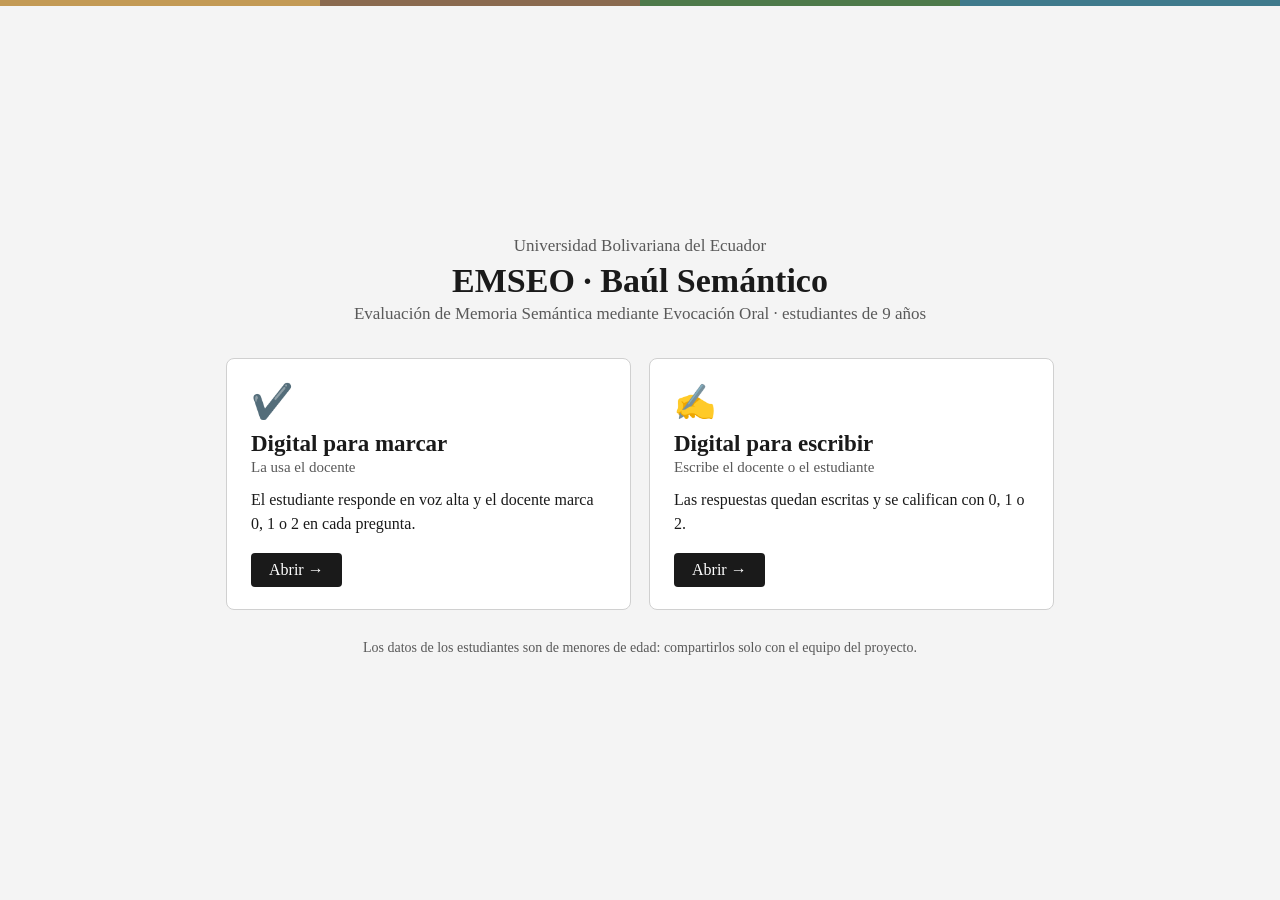
==== index.html @ 8e6187d3 "Sitio solo con las dos apps digitales; los PDF se entregan aparte Co-Authored-By: Claude Opus 5.5 <n" ====
<!doctype html>
<html lang="es">
<head>
<meta charset="utf-8">
<meta name="viewport" content="width=device-width, initial-scale=1">
<title>EMSEO · Baúl Semántico</title>
<style>
  :root { --tinta: #1a1a1a; --gris: #595959; --linea: #d0d0d0; --panel: #f4f4f4;
          --costa: #C39A55; --sierra: #8A6A4F; --amazonia: #4E7A4A; --insular: #3F7A8C; }
  * { box-sizing: border-box; }
  html, body { height: 100%; }
  body { margin: 0; background: var(--panel); color: var(--tinta); font-family: "Times New Roman", Times, Georgia, serif;
         font-size: 17px; display: flex; flex-direction: column; }
  .franja { height: 6px; flex: none; background: linear-gradient(90deg, var(--costa) 0 25%, var(--sierra) 25% 50%, var(--amazonia) 50% 75%, var(--insular) 75%); }
  main { flex: 1; width: 100%; max-width: 860px; margin: 0 auto; padding: 48px 16px; display: flex; flex-direction: column; justify-content: center; }
  .uni { text-align: center; color: var(--gris); margin: 0; }
  h1 { text-align: center; font-size: 34px; margin: 6px 0 4px; }
  .sub { text-align: center; color: var(--gris); margin: 0 0 34px; }
  .grilla { display: grid; grid-template-columns: 1fr 1fr; gap: 18px; }
  a.tarjeta { display: flex; flex-direction: column; background: #fff; border: 1px solid var(--linea); border-radius: 8px;
              padding: 26px 24px 22px; color: inherit; text-decoration: none; transition: border-color .15s, box-shadow .15s; }
  a.tarjeta:hover, a.tarjeta:focus-visible { border-color: var(--tinta); box-shadow: 0 3px 12px rgba(0,0,0,.08); outline: none; }
  .icono { font-size: 34px; line-height: 1; }
  .tarjeta b { font-size: 23px; margin-top: 12px; }
  .quien { color: var(--gris); font-size: 15px; margin-top: 2px; }
  .tarjeta p { margin: 12px 0 18px; font-size: 16px; line-height: 1.45; flex: 1; }
  .ir { align-self: flex-start; background: var(--tinta); color: #fff; border-radius: 4px; padding: 8px 18px; font-size: 16px; }
  .nota { margin-top: 30px; font-size: 14px; color: var(--gris); text-align: center; }
  @media (max-width: 640px) { .grilla { grid-template-columns: 1fr; } h1 { font-size: 27px; } main { padding-top: 32px; } }
</style>
</head>
<body>
<div class="franja"></div>
<main>
  <p class="uni">Universidad Bolivariana del Ecuador</p>
  <h1>EMSEO · Baúl Semántico</h1>
  <p class="sub">Evaluación de Memoria Semántica mediante Evocación Oral · estudiantes de 9 años</p>

  <div class="grilla">
    <a class="tarjeta" href="3_Digital_para_marcar.html">
      <span class="icono">✔️</span>
      <b>Digital para marcar</b>
      <span class="quien">La usa el docente</span>
      <p>El estudiante responde en voz alta y el docente marca 0, 1 o 2 en cada pregunta.</p>
      <span class="ir">Abrir →</span>
    </a>
    <a class="tarjeta" href="4_Digital_para_escribir.html">
      <span class="icono">✍️</span>
      <b>Digital para escribir</b>
      <span class="quien">Escribe el docente o el estudiante</span>
      <p>Las respuestas quedan escritas y se califican con 0, 1 o 2.</p>
      <span class="ir">Abrir →</span>
    </a>
  </div>

  <p class="nota">Los datos de los estudiantes son de menores de edad: compartirlos solo con el equipo del proyecto.</p>
</main>
</body>
</html>
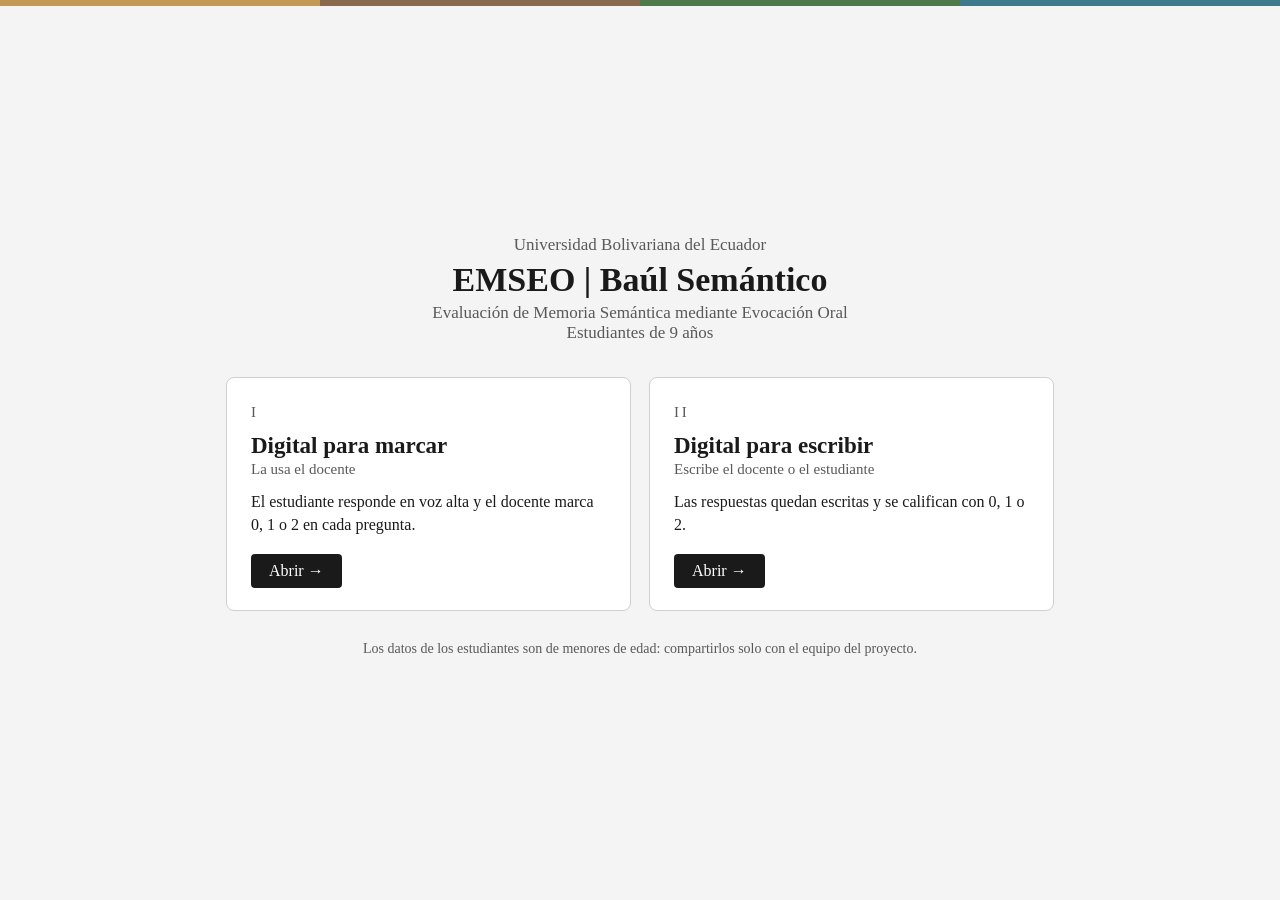
==== commit 44221153: "Mejoras de diseño (revisión de 10 especialistas) y separador | - Indicador de guardado sin tapar bot" ====
--- a/index.html
+++ b/index.html
@@ -3,7 +3,7 @@
 <head>
 <meta charset="utf-8">
 <meta name="viewport" content="width=device-width, initial-scale=1">
-<title>EMSEO · Baúl Semántico</title>
+<title>EMSEO | Baúl Semántico</title>
 <style>
   :root { --tinta: #1a1a1a; --gris: #595959; --linea: #d0d0d0; --panel: #f4f4f4;
           --costa: #C39A55; --sierra: #8A6A4F; --amazonia: #4E7A4A; --insular: #3F7A8C; }
@@ -20,7 +20,8 @@
   a.tarjeta { display: flex; flex-direction: column; background: #fff; border: 1px solid var(--linea); border-radius: 8px;
               padding: 26px 24px 22px; color: inherit; text-decoration: none; transition: border-color .15s, box-shadow .15s; }
   a.tarjeta:hover, a.tarjeta:focus-visible { border-color: var(--tinta); box-shadow: 0 3px 12px rgba(0,0,0,.08); outline: none; }
-  .icono { font-size: 34px; line-height: 1; }
+  .icono { font-size: 15px; letter-spacing: .18em; color: var(--gris); font-variant: small-caps; }
+  :focus-visible { outline: 3px solid #3F7A8C; outline-offset: 2px; }
   .tarjeta b { font-size: 23px; margin-top: 12px; }
   .quien { color: var(--gris); font-size: 15px; margin-top: 2px; }
   .tarjeta p { margin: 12px 0 18px; font-size: 16px; line-height: 1.45; flex: 1; }
@@ -33,19 +34,19 @@
 <div class="franja"></div>
 <main>
   <p class="uni">Universidad Bolivariana del Ecuador</p>
-  <h1>EMSEO · Baúl Semántico</h1>
-  <p class="sub">Evaluación de Memoria Semántica mediante Evocación Oral · estudiantes de 9 años</p>
+  <h1>EMSEO | Baúl Semántico</h1>
+  <p class="sub">Evaluación de Memoria Semántica mediante Evocación Oral<br>Estudiantes de 9 años</p>
 
   <div class="grilla">
     <a class="tarjeta" href="3_Digital_para_marcar.html">
-      <span class="icono">✔️</span>
+      <span class="icono">I</span>
       <b>Digital para marcar</b>
       <span class="quien">La usa el docente</span>
       <p>El estudiante responde en voz alta y el docente marca 0, 1 o 2 en cada pregunta.</p>
       <span class="ir">Abrir →</span>
     </a>
     <a class="tarjeta" href="4_Digital_para_escribir.html">
-      <span class="icono">✍️</span>
+      <span class="icono">II</span>
       <b>Digital para escribir</b>
       <span class="quien">Escribe el docente o el estudiante</span>
       <p>Las respuestas quedan escritas y se califican con 0, 1 o 2.</p>
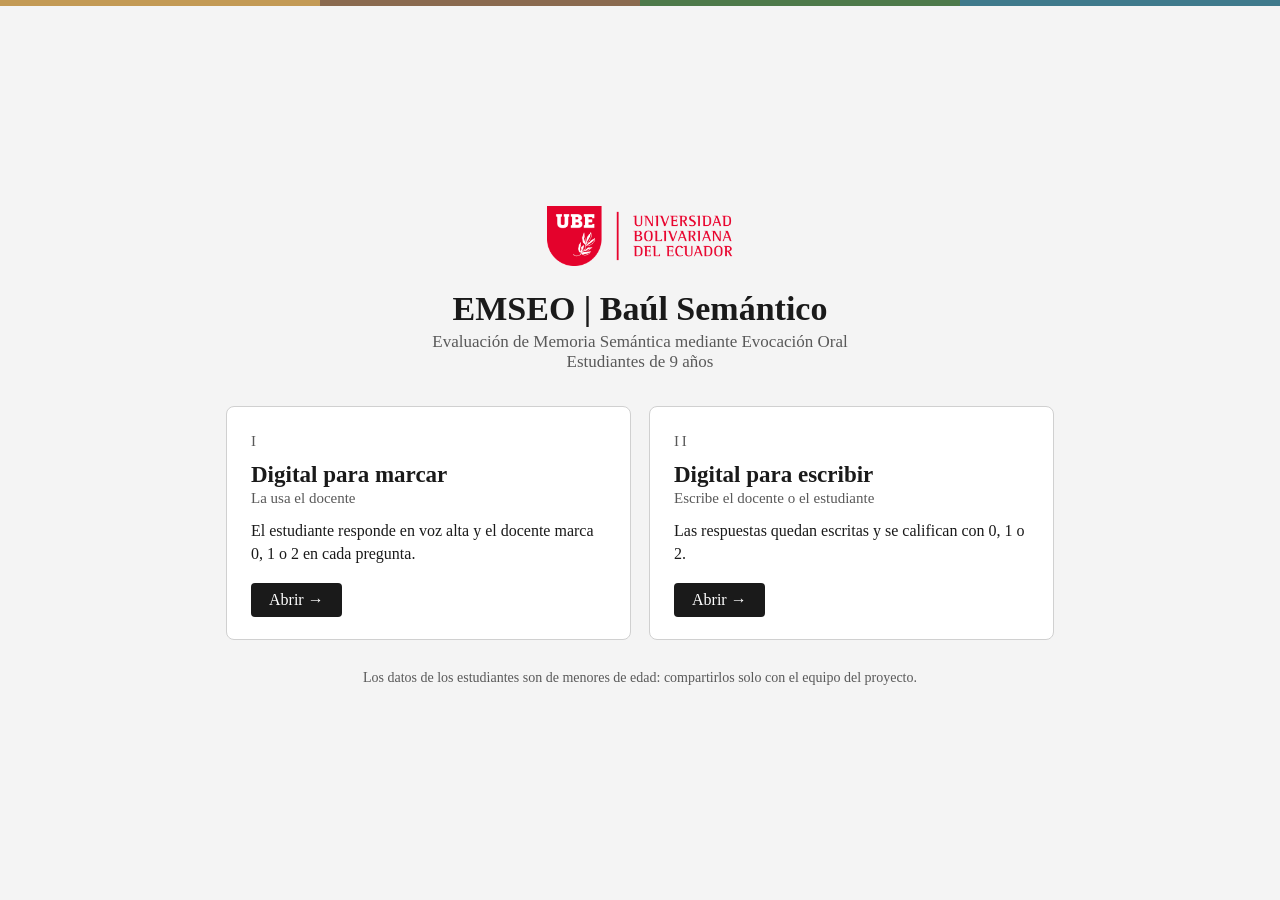
==== commit 17f8a364: "Logo y color de la UBE en las pantallas del docente Consenso de 4 especialistas (arte, psicometría, " ====
--- a/index.html
+++ b/index.html
@@ -28,12 +28,14 @@
   .ir { align-self: flex-start; background: var(--tinta); color: #fff; border-radius: 4px; padding: 8px 18px; font-size: 16px; }
   .nota { margin-top: 30px; font-size: 14px; color: var(--gris); text-align: center; }
   @media (max-width: 640px) { .grilla { grid-template-columns: 1fr; } h1 { font-size: 27px; } main { padding-top: 32px; } }
+  .logo-ube { display: block; height: 60px; width: auto; margin: 0 auto 18px; }
+  @media (max-width: 640px) { .logo-ube { height: 46px; } }
 </style>
 </head>
 <body>
 <div class="franja"></div>
 <main>
-  <p class="uni">Universidad Bolivariana del Ecuador</p>
+  <img class="logo-ube" src="img/logo_ube.png" alt="Universidad Bolivariana del Ecuador">
   <h1>EMSEO | Baúl Semántico</h1>
   <p class="sub">Evaluación de Memoria Semántica mediante Evocación Oral<br>Estudiantes de 9 años</p>
 
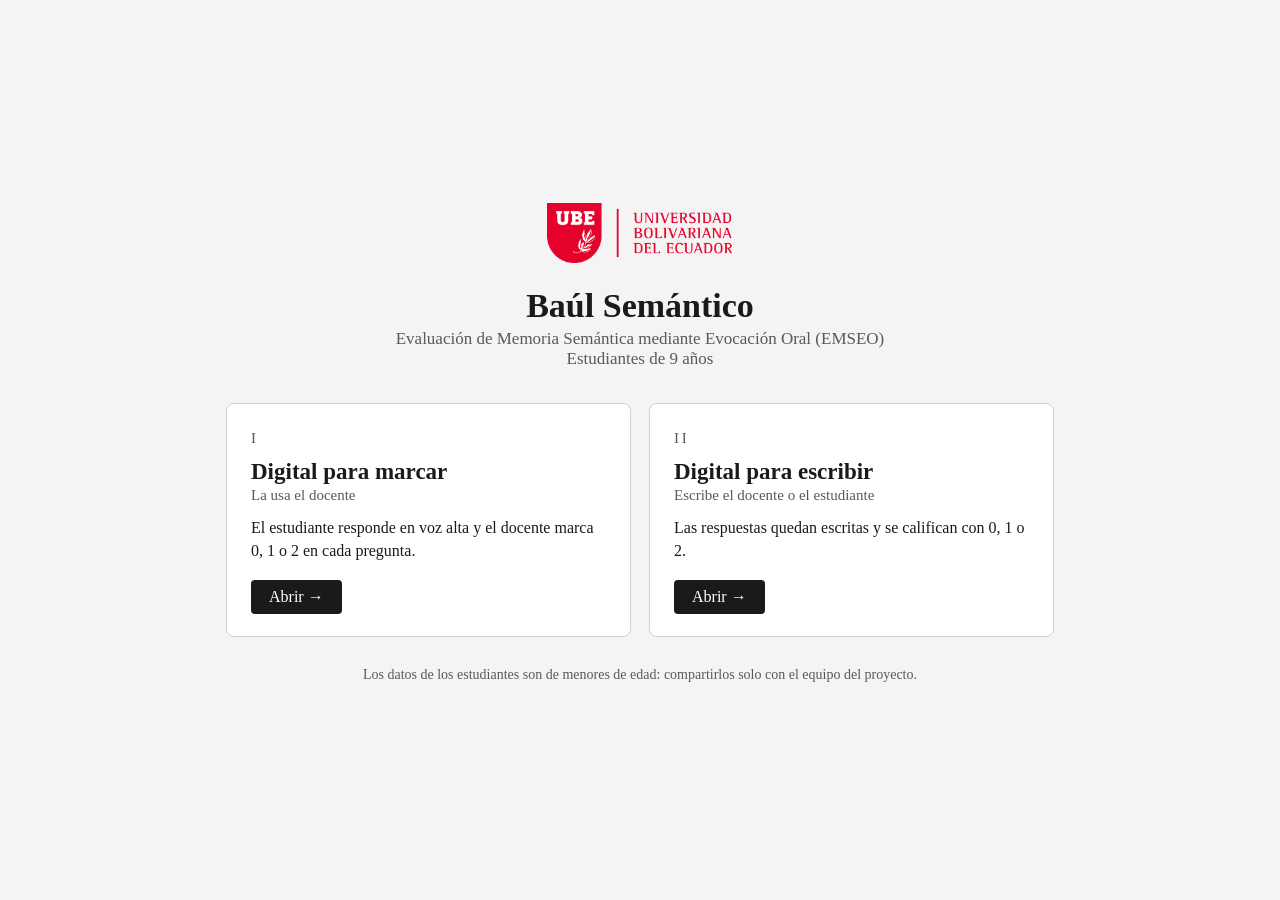
==== commit ec9bed6f: "Encabezado sin repetir EMSEO y sin franja de colores; título más chico en celular Co-Authored-By: Cl" ====
--- a/index.html
+++ b/index.html
@@ -33,11 +33,10 @@
 </style>
 </head>
 <body>
-<div class="franja"></div>
 <main>
   <img class="logo-ube" src="img/logo_ube.png" alt="Universidad Bolivariana del Ecuador">
-  <h1>EMSEO | Baúl Semántico</h1>
-  <p class="sub">Evaluación de Memoria Semántica mediante Evocación Oral<br>Estudiantes de 9 años</p>
+  <h1>Baúl Semántico</h1>
+  <p class="sub">Evaluación de Memoria Semántica mediante Evocación Oral (EMSEO)<br>Estudiantes de 9 años</p>
 
   <div class="grilla">
     <a class="tarjeta" href="3_Digital_para_marcar.html">
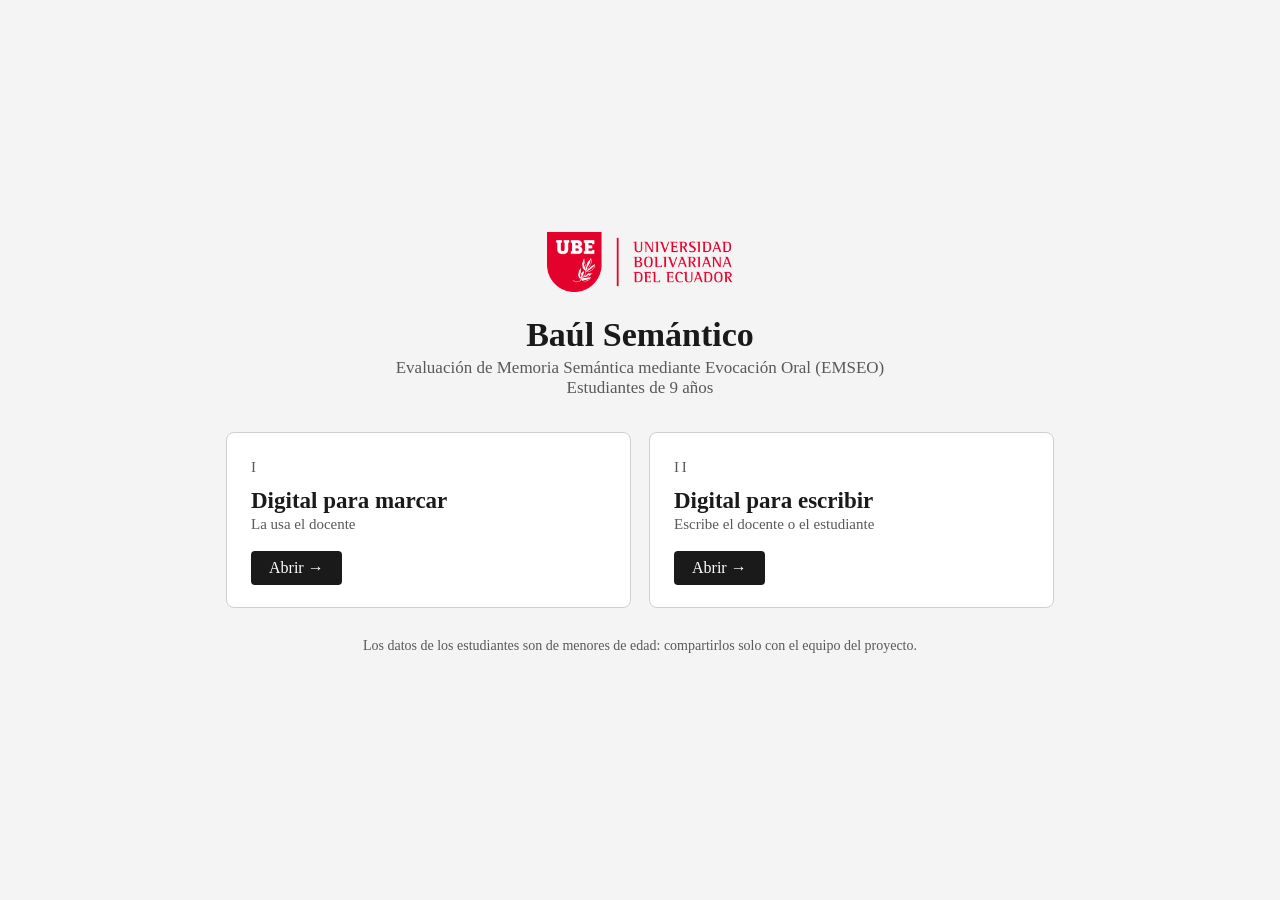
==== commit 5d71ce14: "Pantallas más limpias: sin instrucciones para el docente (se entregan aparte) Co-Authored-By: Claude" ====
--- a/index.html
+++ b/index.html
@@ -25,6 +25,7 @@
   .tarjeta b { font-size: 23px; margin-top: 12px; }
   .quien { color: var(--gris); font-size: 15px; margin-top: 2px; }
   .tarjeta p { margin: 12px 0 18px; font-size: 16px; line-height: 1.45; flex: 1; }
+  .tarjeta .quien { margin-bottom: 18px; flex: 1; }
   .ir { align-self: flex-start; background: var(--tinta); color: #fff; border-radius: 4px; padding: 8px 18px; font-size: 16px; }
   .nota { margin-top: 30px; font-size: 14px; color: var(--gris); text-align: center; }
   @media (max-width: 640px) { .grilla { grid-template-columns: 1fr; } h1 { font-size: 27px; } main { padding-top: 32px; } }
@@ -43,14 +44,12 @@
       <span class="icono">I</span>
       <b>Digital para marcar</b>
       <span class="quien">La usa el docente</span>
-      <p>El estudiante responde en voz alta y el docente marca 0, 1 o 2 en cada pregunta.</p>
       <span class="ir">Abrir →</span>
     </a>
     <a class="tarjeta" href="4_Digital_para_escribir.html">
       <span class="icono">II</span>
       <b>Digital para escribir</b>
       <span class="quien">Escribe el docente o el estudiante</span>
-      <p>Las respuestas quedan escritas y se califican con 0, 1 o 2.</p>
       <span class="ir">Abrir →</span>
     </a>
   </div>
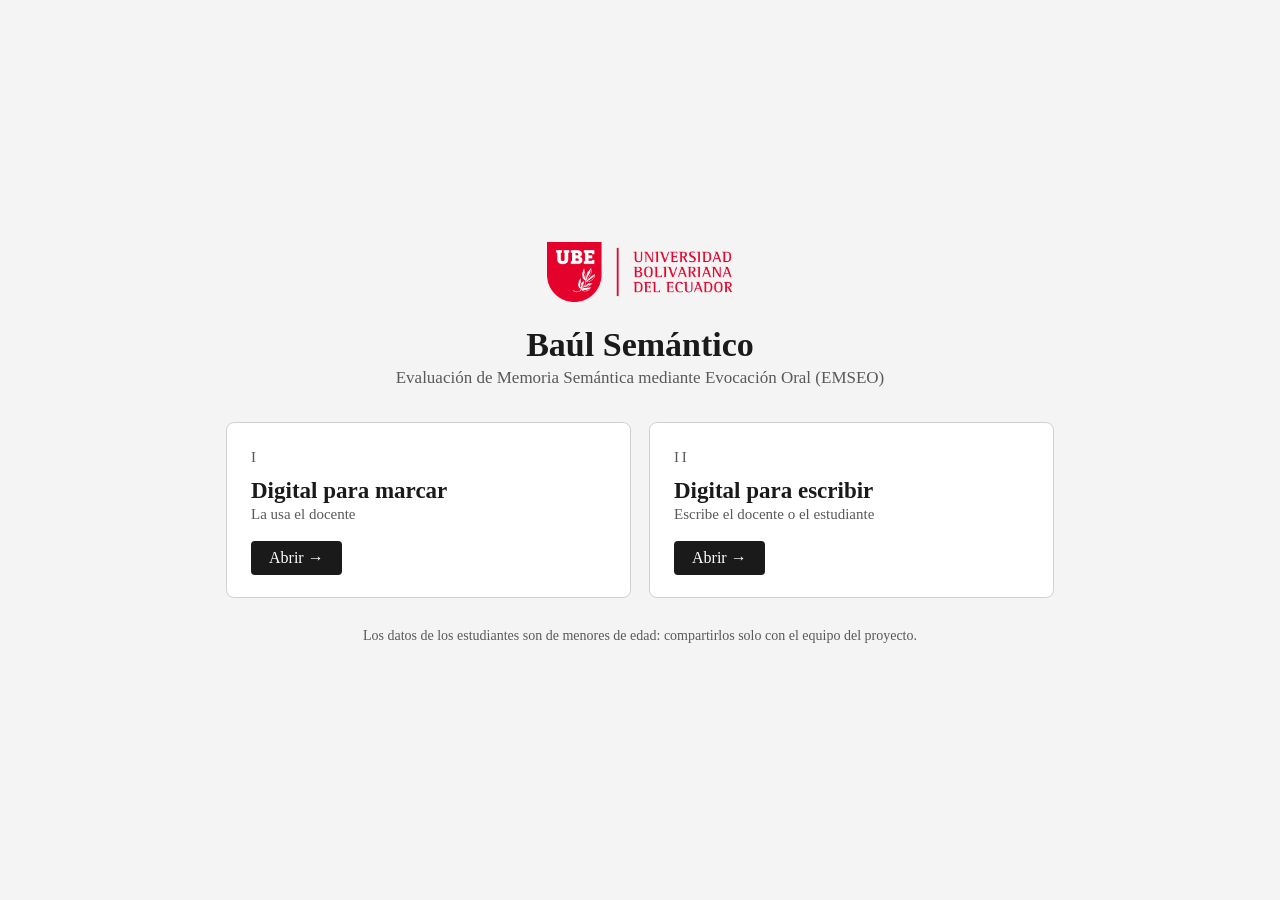
==== commit af15bf95: "Datos de la muestra (edad, sexo, institución, lengua, origen, NEE) con un toque; sin «9 años» Co-Aut" ====
--- a/index.html
+++ b/index.html
@@ -37,7 +37,7 @@
 <main>
   <img class="logo-ube" src="img/logo_ube.png" alt="Universidad Bolivariana del Ecuador">
   <h1>Baúl Semántico</h1>
-  <p class="sub">Evaluación de Memoria Semántica mediante Evocación Oral (EMSEO)<br>Estudiantes de 9 años</p>
+  <p class="sub">Evaluación de Memoria Semántica mediante Evocación Oral (EMSEO)</p>
 
   <div class="grilla">
     <a class="tarjeta" href="3_Digital_para_marcar.html">
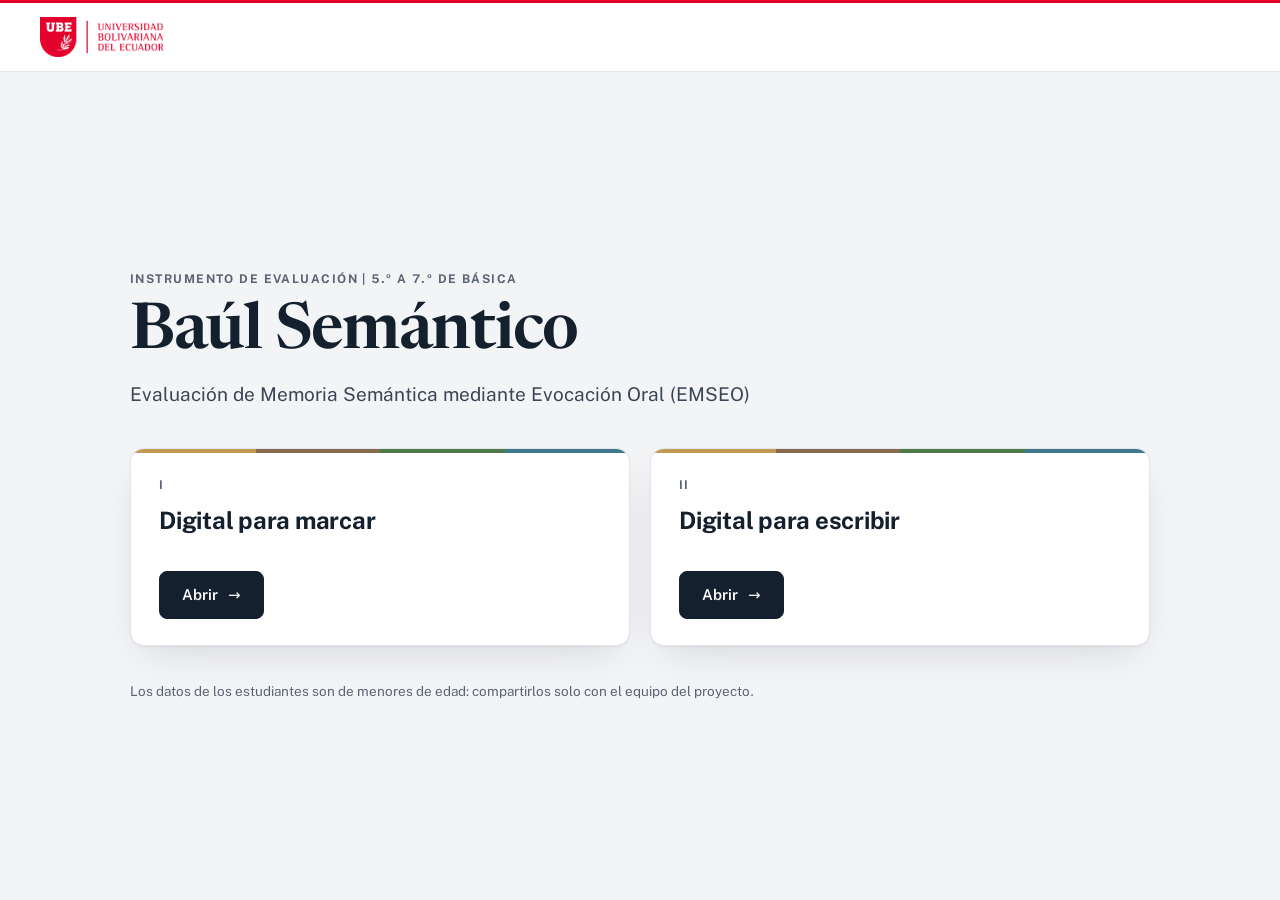
==== commit 7050204c: "Rediseño completo: propuesta 02 Institucional UBE con mejoras de los jueces Co-Authored-By: Claude O" ====
--- a/index.html
+++ b/index.html
@@ -3,58 +3,52 @@
 <head>
 <meta charset="utf-8">
 <meta name="viewport" content="width=device-width, initial-scale=1">
-<title>EMSEO | Baúl Semántico</title>
+<title>Baúl Semántico</title>
+<link rel="preconnect" href="https://fonts.googleapis.com">
+<link rel="preconnect" href="https://fonts.gstatic.com" crossorigin>
+<link href="https://fonts.googleapis.com/css2?family=Public+Sans:wght@400;500;600;700;800&family=Newsreader:opsz,wght@6..72,600&display=swap" rel="stylesheet">
+<link rel="stylesheet" href="emseo.css">
 <style>
-  :root { --tinta: #1a1a1a; --gris: #595959; --linea: #d0d0d0; --panel: #f4f4f4;
-          --costa: #C39A55; --sierra: #8A6A4F; --amazonia: #4E7A4A; --insular: #3F7A8C; }
-  * { box-sizing: border-box; }
-  html, body { height: 100%; }
-  body { margin: 0; background: var(--panel); color: var(--tinta); font-family: "Times New Roman", Times, Georgia, serif;
-         font-size: 17px; display: flex; flex-direction: column; }
-  .franja { height: 6px; flex: none; background: linear-gradient(90deg, var(--costa) 0 25%, var(--sierra) 25% 50%, var(--amazonia) 50% 75%, var(--insular) 75%); }
-  main { flex: 1; width: 100%; max-width: 860px; margin: 0 auto; padding: 48px 16px; display: flex; flex-direction: column; justify-content: center; }
-  .uni { text-align: center; color: var(--gris); margin: 0; }
-  h1 { text-align: center; font-size: 34px; margin: 6px 0 4px; }
-  .sub { text-align: center; color: var(--gris); margin: 0 0 34px; }
-  .grilla { display: grid; grid-template-columns: 1fr 1fr; gap: 18px; }
-  a.tarjeta { display: flex; flex-direction: column; background: #fff; border: 1px solid var(--linea); border-radius: 8px;
-              padding: 26px 24px 22px; color: inherit; text-decoration: none; transition: border-color .15s, box-shadow .15s; }
-  a.tarjeta:hover, a.tarjeta:focus-visible { border-color: var(--tinta); box-shadow: 0 3px 12px rgba(0,0,0,.08); outline: none; }
-  .icono { font-size: 15px; letter-spacing: .18em; color: var(--gris); font-variant: small-caps; }
-  :focus-visible { outline: 3px solid #3F7A8C; outline-offset: 2px; }
-  .tarjeta b { font-size: 23px; margin-top: 12px; }
-  .quien { color: var(--gris); font-size: 15px; margin-top: 2px; }
-  .tarjeta p { margin: 12px 0 18px; font-size: 16px; line-height: 1.45; flex: 1; }
-  .tarjeta .quien { margin-bottom: 18px; flex: 1; }
-  .ir { align-self: flex-start; background: var(--tinta); color: #fff; border-radius: 4px; padding: 8px 18px; font-size: 16px; }
-  .nota { margin-top: 30px; font-size: 14px; color: var(--gris); text-align: center; }
-  @media (max-width: 640px) { .grilla { grid-template-columns: 1fr; } h1 { font-size: 27px; } main { padding-top: 32px; } }
-  .logo-ube { display: block; height: 60px; width: auto; margin: 0 auto 18px; }
-  @media (max-width: 640px) { .logo-ube { height: 46px; } }
+  body { min-height: 100vh; display: flex; flex-direction: column; }
+  main { flex: 1; width: 100%; max-width: 1100px; margin: 0 auto; padding: clamp(32px, 6vw, 72px) clamp(16px, 4vw, 40px);
+    display: flex; flex-direction: column; justify-content: center; }
+  .intro { max-width: 640px; margin-bottom: 40px; }
+  .grilla { display: grid; grid-template-columns: 1fr 1fr; gap: 20px; }
+  a.app { display: flex; flex-direction: column; padding: 28px 28px 26px; color: inherit; text-decoration: none; position: relative;
+    overflow: hidden; transition: border-color .15s, box-shadow .15s; }
+  a.app::before { content: ""; position: absolute; left: 0; right: 0; top: 0; height: 4px;
+    background: linear-gradient(90deg, var(--costa) 0 25%, var(--sierra) 25% 50%, var(--amazonia) 50% 75%, var(--insular) 75%); }
+  a.app:hover, a.app:focus-visible { border-color: var(--ink); box-shadow: 0 2px 4px rgba(16,24,40,.06), 0 18px 40px -14px rgba(16,24,40,.28); outline: none; }
+  a.app h2 { font-size: 24px; font-weight: 700; letter-spacing: -.01em; margin: 10px 0 6px; }
+  a.app p { color: var(--ink-2); font-size: 15px; flex: 1; }
+  a.app .btn { align-self: flex-start; margin-top: 28px; }
+  .pie { margin-top: 36px; font-size: 13.5px; color: var(--muted); }
+  @media (max-width: 700px) { .grilla { grid-template-columns: 1fr; } .intro { margin-bottom: 28px; } }
 </style>
 </head>
 <body>
+<header class="hdr">
+  <img class="logo-ube" src="img/logo_ube.png" alt="Universidad Bolivariana del Ecuador">
+</header>
 <main>
-  <img class="logo-ube" src="img/logo_ube.png" alt="Universidad Bolivariana del Ecuador">
-  <h1>Baúl Semántico</h1>
-  <p class="sub">Evaluación de Memoria Semántica mediante Evocación Oral (EMSEO)</p>
-
+  <div class="intro">
+    <div class="eyebrow">Instrumento de evaluación | 5.º a 7.º de básica</div>
+    <h1 class="titulo">Baúl Semántico</h1>
+    <p class="sub" style="font-size:19px;color:var(--ink-2)">Evaluación de Memoria Semántica mediante Evocación Oral (EMSEO)</p>
+  </div>
   <div class="grilla">
-    <a class="tarjeta" href="3_Digital_para_marcar.html">
-      <span class="icono">I</span>
-      <b>Digital para marcar</b>
-      <span class="quien">La usa el docente</span>
-      <span class="ir">Abrir →</span>
+    <a class="card app" href="3_Digital_para_marcar.html">
+      <span class="eyebrow">I</span>
+      <h2>Digital para marcar</h2>
+      <span class="btn">Abrir <span class="arr">&rarr;</span></span>
     </a>
-    <a class="tarjeta" href="4_Digital_para_escribir.html">
-      <span class="icono">II</span>
-      <b>Digital para escribir</b>
-      <span class="quien">Escribe el docente o el estudiante</span>
-      <span class="ir">Abrir →</span>
+    <a class="card app" href="4_Digital_para_escribir.html">
+      <span class="eyebrow">II</span>
+      <h2>Digital para escribir</h2>
+      <span class="btn">Abrir <span class="arr">&rarr;</span></span>
     </a>
   </div>
-
-  <p class="nota">Los datos de los estudiantes son de menores de edad: compartirlos solo con el equipo del proyecto.</p>
+  <p class="pie">Los datos de los estudiantes son de menores de edad: compartirlos solo con el equipo del proyecto.</p>
 </main>
 </body>
 </html>
--- a/emseo.css
+++ b/emseo.css
@@ -0,0 +1,350 @@
+/* Baúl Semántico | estilo común de las apps (propuesta 02 «Institucional UBE» + mezcla de los jueces)
+   Public Sans para la interfaz, Newsreader solo en el título y la cifra de resultados,
+   Atkinson Hyperlegible en lo que el niño lee y escribe. El rojo UBE solo va en el logo y el filete superior. */
+:root {
+  --ube: #E4022C;
+  --ink: #15202E; --ink-2: #3A4556; --muted: #5B6474;
+  --line: #E3E6EB; --line-2: #B9C0CB;
+  --bg: #F3F4F6; --surface: #FFFFFF;
+  --ok: #2E6B3F; --aviso: #7A4A12; --error: #9C2B2B;
+  --costa: #C39A55; --costa-ink: #7B5A1F;
+  --sierra: #8A6A4F; --sierra-ink: #5E4532;
+  --amazonia: #4E7A4A; --amazonia-ink: #33552F;
+  --insular: #3F7A8C; --insular-ink: #2A5563;
+  --region: var(--costa); --region-ink: var(--costa-ink);
+  --sans: "Public Sans", system-ui, -apple-system, "Segoe UI", Roboto, sans-serif;
+  --serif: "Newsreader", Georgia, "Times New Roman", serif;
+  --nino: "Atkinson Hyperlegible", "Public Sans", system-ui, sans-serif;
+}
+* { box-sizing: border-box; }
+html { -webkit-text-size-adjust: 100%; }
+html, body { margin: 0; }
+body { font-family: var(--sans); color: var(--ink); background: var(--bg); font-size: 16px; line-height: 1.4;
+  font-feature-settings: "tnum" 1; -webkit-font-smoothing: antialiased; }
+img { display: block; max-width: 100%; }
+button { font-family: inherit; cursor: pointer; }
+h1, h2, h3, p { margin: 0; }
+[hidden] { display: none !important; }
+:focus-visible { outline: 3px solid #2F6FDE; outline-offset: 2px; }
+
+.pantalla { display: none; min-height: 100vh; flex-direction: column; }
+@supports (min-height: 100dvh) { .pantalla { min-height: 100dvh; } }
+.pantalla.activa { display: flex; }
+
+/* ---------- botones y campos ---------- */
+.btn { display: inline-flex; align-items: center; justify-content: center; gap: 10px; min-height: 48px; padding: 0 22px;
+  border-radius: 8px; font: 600 15px/1.2 var(--sans); border: 1px solid var(--ink); background: var(--ink); color: #fff;
+  white-space: nowrap; text-decoration: none; }
+.btn.sec { background: var(--surface); color: var(--ink); border-color: var(--line-2); }
+.btn.sec:hover { border-color: var(--ink); }
+.btn:disabled { opacity: .45; cursor: not-allowed; }
+.btn .arr { font-weight: 500; }
+.ctl, .dato > input, .dato > select, .con-otra select, .con-otra input {
+  width: 100%; min-width: 0; height: 46px; border: 1px solid var(--line-2); border-radius: 8px; background: var(--surface);
+  font: 500 16px var(--sans); color: var(--ink); padding: 0 14px; appearance: none; -webkit-appearance: none; }
+.dato select, .con-otra select { padding-right: 36px; cursor: pointer;
+  background-image: url("data:image/svg+xml,%3Csvg xmlns='http://www.w3.org/2000/svg' width='12' height='8' viewBox='0 0 12 8'%3E%3Cpath d='M1 1.5l5 5 5-5' fill='none' stroke='%235B6474' stroke-width='1.6' stroke-linecap='round' stroke-linejoin='round'/%3E%3C/svg%3E");
+  background-repeat: no-repeat; background-position: right 14px center; }
+.dato > input:focus, .dato select:focus, .con-otra input:focus { outline: none; border-color: var(--ink); box-shadow: 0 0 0 3px rgba(21,32,46,.14); }
+.dato label { display: block; font-size: 13px; font-weight: 600; color: var(--ink-2); margin-bottom: 6px; }
+.falta-dato, .dato .falta-dato { border-color: var(--error) !important; box-shadow: 0 0 0 3px rgba(156,43,43,.12); }
+.con-otra { display: flex; gap: 8px; min-width: 0; }
+.con-otra > * { flex: 1 1 0; }
+
+/* ---------- cabecera institucional (solo pantallas del docente) ---------- */
+.hdr { flex: none; height: 72px; background: var(--surface); border-top: 3px solid var(--ube); border-bottom: 1px solid var(--line);
+  display: flex; align-items: center; justify-content: space-between; gap: 16px; padding: 0 clamp(16px, 4vw, 40px); }
+.hdr .logo-ube { height: 40px; width: auto; }
+.hdr-der { display: flex; align-items: center; gap: 14px; min-width: 0; }
+.app-nombre { font-size: 14px; font-weight: 600; color: var(--ink-2); padding: 7px 14px; background: var(--bg);
+  border: 1px solid var(--line); border-radius: 999px; white-space: nowrap; }
+.volver { font-size: 14px; color: var(--muted); text-decoration: none; white-space: nowrap; }
+.volver:hover { color: var(--ink); text-decoration: underline; }
+
+/* ---------- indicador de guardado ---------- */
+.sync { display: inline-flex; align-items: center; font-size: 13px; color: var(--muted); white-space: nowrap; }
+.sync[data-tipo="ok"] { color: var(--ok); }
+.sync[data-tipo="pendiente"] { color: var(--aviso); }
+body.vista-nino .sync { display: none; }
+
+/* ---------- inicio ---------- */
+.a-body { flex: 1; display: grid; grid-template-columns: minmax(0, 1fr) minmax(0, 540px); gap: clamp(32px, 5vw, 72px);
+  align-items: center; padding: 40px clamp(16px, 5vw, 72px); max-width: 1320px; width: 100%; margin: 0 auto; }
+.eyebrow { font-size: 12px; font-weight: 700; letter-spacing: .12em; text-transform: uppercase; color: var(--muted); }
+.titulo { font-family: var(--serif); font-weight: 600; font-size: clamp(40px, 5.4vw, 64px); line-height: 1; letter-spacing: -.02em; margin: 14px 0 16px; }
+.a-intro .sub { font-size: 19px; line-height: 1.45; color: var(--ink-2); max-width: 470px; }
+.facts { display: grid; grid-template-columns: repeat(4, 1fr); margin: 36px 0 28px; border-top: 1px solid var(--line-2); border-bottom: 1px solid var(--line-2); }
+.facts div { padding: 14px 0 14px 18px; border-left: 1px solid var(--line); }
+.facts div:first-child { border-left: 0; padding-left: 0; }
+.facts b { display: block; font-size: 28px; font-weight: 700; letter-spacing: -.02em; }
+.facts span { font-size: 13px; color: var(--muted); }
+.regions { display: grid; grid-template-columns: repeat(4, 1fr); gap: 10px; }
+.reg { background: var(--surface); border: 1px solid var(--line); border-radius: 8px; padding: 12px 14px; position: relative; overflow: hidden; }
+.reg::before { content: ""; position: absolute; left: 0; top: 0; right: 0; height: 4px; background: var(--c); }
+.reg b { display: block; font-size: 14px; margin-top: 2px; }
+.reg span { font-size: 12.5px; color: var(--muted); }
+.card { background: var(--surface); border: 1px solid var(--line); border-radius: 14px;
+  box-shadow: 0 1px 2px rgba(16,24,40,.05), 0 16px 40px -16px rgba(16,24,40,.16); }
+.form { padding: 28px 30px 30px; }
+.form h2 { font-size: 20px; font-weight: 700; margin-bottom: 20px; }
+.form-grid { display: grid; grid-template-columns: repeat(6, minmax(0, 1fr)); gap: 16px 14px; }
+.form-grid .dato { grid-column: span 3; }
+.form-grid .ancho { grid-column: 1 / -1; }
+.form-grid .tercio { grid-column: span 2; }
+.form .btn-grande { width: 100%; margin-top: 24px; min-height: 52px; font-size: 16px; }
+.error-msg { color: var(--error); font-size: 14px; font-weight: 600; margin-top: 10px; min-height: 0; }
+.error-msg:empty { display: none; }
+.nota { font-size: 14px; color: var(--muted); margin-top: 14px; line-height: 1.5; }
+.nota .btn { min-height: 36px; padding: 0 14px; font-size: 14px; margin-left: 6px; }
+.nota-retomar { background: var(--bg); border: 1px solid var(--line); border-radius: 10px; padding: 12px 14px; color: var(--ink-2); }
+/* ¿quién escribe? (Digital para escribir) */
+.quien { margin-top: 20px; }
+.quien > p { font-size: 13px; font-weight: 600; color: var(--ink-2); margin-bottom: 8px; }
+.quien .ops { display: grid; grid-template-columns: 1fr 1fr; gap: 10px; }
+.opcion { border: 1px solid var(--line-2); background: var(--surface); border-radius: 10px; padding: 12px 14px; text-align: left; line-height: 1.35; color: var(--ink); }
+.opcion b { display: block; font-size: 15px; margin-bottom: 2px; }
+.opcion small { color: var(--muted); font-size: 13px; }
+.opcion.sel { border: 2px solid var(--ink); padding: 11px 13px; background: var(--bg); }
+.opcion.sel b::after { content: "  \2713"; }
+.quien.error .opcion { border-color: var(--error); }
+
+/* ---------- barra superior de la prueba ---------- */
+.bar { flex: none; min-height: 64px; background: var(--surface); border-bottom: 1px solid var(--line);
+  display: flex; align-items: center; gap: 24px; padding: 10px clamp(16px, 3vw, 32px); }
+.tag { display: inline-flex; align-items: center; gap: 10px; font-size: 15px; font-weight: 700; white-space: nowrap; }
+.tag i { width: 12px; height: 12px; border-radius: 3px; background: var(--region); }
+.track { flex: 1; display: flex; gap: 10px; align-items: center; min-width: 0; }
+.track .grp { display: flex; gap: 3px; flex: var(--n); }
+.track s { flex: 1; height: 8px; border-radius: 2px; background: #E1E4E9; text-decoration: none; }
+.track s.done { background: var(--c); }
+.track s.now { background: var(--surface); box-shadow: inset 0 0 0 2px var(--ink); }
+.count { font-size: 15px; font-weight: 700; white-space: nowrap; }
+.count span { color: var(--muted); font-weight: 500; }
+.steps { display: flex; gap: 4px; align-items: center; flex-wrap: wrap; }
+.steps span { display: inline-flex; align-items: center; gap: 8px; font-size: 13px; font-weight: 600; color: var(--muted); padding: 6px 12px 6px 10px; border-radius: 999px; }
+.steps span i { width: 8px; height: 8px; border-radius: 50%; background: var(--c); opacity: .4; }
+.steps span.on { background: var(--bg); color: var(--ink); }
+.steps span.on i, .steps span.ok i { opacity: 1; }
+.steps span.ok { color: var(--ink-2); }
+.espacio { flex: 1; }
+
+/* ---------- portada de región ---------- */
+.b-body { flex: 1; display: grid; grid-template-columns: minmax(320px, 40%) 1fr; }
+.b-side { background: var(--region-ink); color: #fff; padding: clamp(32px, 6vw, 72px) clamp(24px, 4.5vw, 56px); display: flex; flex-direction: column; }
+.b-side .eyebrow { color: rgba(255,255,255,.75); }
+.b-side h2 { font-size: clamp(56px, 8vw, 104px); line-height: .95; font-weight: 800; letter-spacing: -.04em; margin: 18px 0 26px; overflow-wrap: anywhere; }
+.b-side .meta { font-size: 17px; color: rgba(255,255,255,.9); border-top: 1px solid rgba(255,255,255,.3); padding-top: 18px; }
+.b-side .btn { margin-top: auto; align-self: flex-start; background: #fff; color: var(--region-ink); border-color: #fff; min-height: 56px; padding: 0 28px; font-size: 16px; }
+.b-map { background: #fff; display: flex; align-items: center; justify-content: center; padding: 32px; min-height: 0; }
+.b-map img { width: 100%; max-width: 680px; max-height: calc(100vh - 160px); object-fit: contain; }
+
+/* ---------- lámina ---------- */
+.l-body { flex: 1; display: grid; grid-template-columns: minmax(0, auto) minmax(340px, 440px); justify-content: center; gap: 28px;
+  padding: 24px clamp(16px, 3vw, 32px); align-items: start; }
+.photo { position: relative; width: min(100%, calc((100vh - 120px) * 4 / 3), 860px); aspect-ratio: 4 / 3; background: #0d0f12;
+  border-radius: 12px; overflow: hidden; box-shadow: 0 1px 2px rgba(16,24,40,.08), 0 18px 40px -18px rgba(16,24,40,.35); }
+@supports (height: 100dvh) { .photo { width: min(100%, calc((100dvh - 120px) * 4 / 3), 860px); } }
+.photo img { width: 100%; height: 100%; object-fit: cover; }
+.photo img.cargando { visibility: hidden; }
+.aviso-foto { position: absolute; inset: 0; display: flex; align-items: center; justify-content: center; text-align: center;
+  color: #fff; padding: 24px; font-size: 17px; }
+.panel { display: flex; flex-direction: column; min-width: 0; }
+.q { background: var(--surface); border: 1px solid var(--line); border-radius: 12px; padding: 16px 18px 18px; margin-bottom: 12px; }
+.q.activa-fila { border-color: var(--ink-2); box-shadow: 0 0 0 1px var(--ink-2); }
+.q.done { border-color: var(--line-2); }
+.q-top { display: flex; align-items: center; justify-content: space-between; gap: 10px; margin-bottom: 12px; }
+.q-text { display: flex; align-items: center; gap: 10px; font-size: 18px; font-weight: 600; }
+.num { width: 28px; height: 28px; border-radius: 50%; border: 1.5px solid var(--line-2); display: inline-flex; align-items: center;
+  justify-content: center; font-size: 13px; font-weight: 700; color: var(--ink-2); flex: none; background: var(--surface); }
+.q.done .num { background: var(--ink); border-color: var(--ink); color: #fff; }
+.q-state { font-size: 12.5px; font-weight: 600; color: var(--muted); white-space: nowrap; }
+.q-state.ok { color: var(--ink); }
+.seg { display: grid; grid-template-columns: repeat(3, 1fr); gap: 8px; }
+.punto { position: relative; height: 56px; border: 1.5px solid var(--line-2); border-radius: 9px; background: var(--surface);
+  font: 700 21px var(--sans); color: var(--ink-2); }
+.punto:hover { border-color: var(--ink); }
+.punto.sel { background: var(--ink); border-color: var(--ink); color: #fff; box-shadow: 0 2px 8px -2px rgba(21,32,46,.55); }
+.punto.sel::after { content: "\2713"; position: absolute; top: 4px; right: 8px; font-size: 13px; font-weight: 700; }
+.nav { display: flex; gap: 10px; align-items: center; margin-top: 4px; }
+.nav .btn:last-child { flex: 1; min-height: 52px; }
+.falta { font-size: 14px; font-weight: 600; color: var(--aviso); margin: 2px 0 10px; min-height: 19px; }
+
+/* ---------- vista del niño (Digital para escribir) ---------- */
+.respuestas { display: flex; flex-direction: column; min-width: 0; }
+.ans { margin-bottom: 18px; }
+.ans > label { display: flex; align-items: center; gap: 12px; font: 700 21px/1.3 var(--nino); margin-bottom: 10px; }
+.ans input { width: 100%; min-width: 0; height: 56px; border: 1.5px solid var(--line-2); border-radius: 10px; background: var(--surface);
+  font: 400 21px var(--nino); color: var(--ink); padding: 0 16px; }
+.ans input:focus { outline: none; border-color: var(--region-ink); box-shadow: 0 0 0 4px color-mix(in srgb, var(--region) 22%, transparent); }
+.tres { display: grid; grid-template-columns: 26px 1fr; align-items: center; gap: 8px 10px; }
+.tres span { font: 700 18px var(--nino); color: var(--muted); text-align: right; }
+.tres input { height: 50px; }
+.pts { display: none; margin-top: 10px; }
+body[data-escribe="docente"] .pts { display: grid; }
+body[data-escribe="docente"] .ans > label, body[data-escribe="docente"] .ans input { font-family: var(--sans); font-size: 17px; }
+body[data-escribe="docente"] .ans > label { font-weight: 600; }
+body[data-escribe="docente"] .ans input { height: 46px; }
+body[data-escribe="docente"] .ans { background: var(--surface); border: 1px solid var(--line); border-radius: 12px; padding: 14px 16px 16px; margin-bottom: 12px; }
+body[data-escribe="estudiante"] #lamina .count { display: none; }
+body[data-escribe="estudiante"] .falta { display: none; }
+/* pantallas centradas (bienvenida, fin, terminado) */
+.centrada { align-items: center; justify-content: center; padding: 32px 16px; text-align: center; }
+.mensaje { max-width: 660px; width: 100%; }
+.mensaje h1 { font-family: var(--serif); font-weight: 600; font-size: clamp(34px, 5vw, 48px); line-height: 1.1; margin-bottom: 16px; }
+.mensaje p { font-size: 20px; color: var(--ink-2); margin: 8px 0; }
+.mensaje .btn.solo-doc { margin-top: 48px; font: 600 14px var(--sans); min-height: 40px; padding: 0 18px; }
+.nino { font-family: var(--nino); }
+.nino h1 { font-family: var(--nino); font-weight: 700; }
+.nino p, .nino li { font-size: 22px; line-height: 1.5; color: var(--ink); }
+.preguntas-nino { list-style: none; padding: 0; margin: 18px auto 22px; display: grid; gap: 10px; max-width: 460px; text-align: left; }
+.preguntas-nino li { display: flex; align-items: center; gap: 14px; background: var(--surface); border: 1px solid var(--line);
+  border-radius: 12px; padding: 12px 16px; font-weight: 700; }
+.preguntas-nino .num { width: 32px; height: 32px; font-size: 15px; }
+.tranquilo { background: var(--surface); border-radius: 12px; padding: 14px 18px; border: 1px solid var(--line); }
+.nino .btn { min-height: 58px; font-size: 20px; padding: 0 36px; margin-top: 22px; }
+
+/* ---------- calificar (escribir) ---------- */
+.c-body { flex: 1; display: grid; grid-template-columns: minmax(0, auto) minmax(360px, 520px); justify-content: center; gap: 28px;
+  padding: 24px clamp(16px, 3vw, 32px); align-items: start; }
+.c-body .photo { width: min(100%, calc((100vh - 140px) * 4 / 3), 720px); }
+.c-titulo { font-size: 22px; font-weight: 700; margin-bottom: 14px; }
+.dijo { font: 400 19px/1.45 var(--nino); background: var(--bg); border-radius: 8px; padding: 10px 12px; margin-bottom: 12px; min-height: 46px; }
+.dijo.vacio { color: var(--aviso); font: 600 14px var(--sans); display: flex; align-items: center; }
+
+/* ---------- resultados ---------- */
+.e-body { display: grid; grid-template-columns: 320px minmax(0, 1fr); gap: 24px; padding: 28px clamp(16px, 3vw, 40px) 40px;
+  max-width: 1320px; width: 100%; margin: 0 auto; align-items: start; }
+.who { padding: 24px; position: sticky; top: 20px; }
+.who h2 { font-size: 23px; font-weight: 700; line-height: 1.2; margin: 8px 0 4px; overflow-wrap: anywhere; }
+.who .g { font-size: 15px; color: var(--ink-2); }
+.dl { margin: 18px 0 0; border-top: 1px solid var(--line); }
+.dl div { display: flex; justify-content: space-between; gap: 12px; padding: 9px 0; border-bottom: 1px solid var(--line); font-size: 14px; }
+.dl dt { color: var(--muted); }
+.dl dd { margin: 0; font-weight: 600; text-align: right; }
+.acciones { display: grid; gap: 8px; margin-top: 20px; }
+.acciones .btn { width: 100%; min-height: 44px; font-size: 14px; }
+.acciones .btn-fin { margin-top: 8px; min-height: 50px; font-size: 15px; }
+.e-main { display: grid; gap: 20px; min-width: 0; }
+.score { display: grid; grid-template-columns: auto minmax(0, 1fr); gap: 44px; padding: 26px 32px 28px; align-items: center; }
+.big { font-family: var(--serif); font-size: 76px; font-weight: 600; letter-spacing: -.03em; line-height: 1; margin-top: 10px; }
+.big small { font-family: var(--sans); font-size: 26px; font-weight: 600; color: var(--muted); letter-spacing: 0; }
+.idx { display: flex; align-items: center; gap: 12px; margin-top: 14px; font-size: 15px; color: var(--ink-2); flex-wrap: wrap; }
+.lvl { display: inline-flex; align-items: center; height: 30px; padding: 0 12px; border-radius: 6px; background: var(--ink); color: #fff; font-size: 14px; font-weight: 700; }
+.scale { position: relative; padding-top: 32px; }
+.scale .segs { display: grid; grid-template-columns: repeat(5, 1fr); gap: 4px; }
+.scale .segs i { height: 12px; background: #E1E4E9; }
+.scale .segs i:first-child { border-radius: 4px 0 0 4px; } .scale .segs i:last-child { border-radius: 0 4px 4px 0; }
+.scale .segs i.on { background: var(--ink); }
+.scale .lbl { display: grid; grid-template-columns: repeat(5, 1fr); gap: 4px; margin-top: 10px; }
+.scale .lbl span { font-size: 12px; color: var(--muted); line-height: 1.25; }
+.scale .lbl span b { display: block; font-weight: 600; color: var(--ink-2); }
+.scale .lbl span.on b { color: var(--ink); font-weight: 800; }
+.pin { position: absolute; top: 0; transform: translateX(-50%); font-size: 12px; font-weight: 700; background: var(--surface);
+  border: 1px solid var(--ink); border-radius: 5px; padding: 2px 7px; white-space: nowrap; }
+.pin::after { content: ""; position: absolute; left: 50%; bottom: -5px; width: 8px; height: 8px; background: var(--surface);
+  border-right: 1px solid var(--ink); border-bottom: 1px solid var(--ink); transform: translateX(-50%) rotate(45deg); }
+.referencial { font-size: 12.5px; color: var(--muted); margin-top: 14px; }
+.two { display: grid; grid-template-columns: 1fr 1fr; gap: 20px; }
+.chart { padding: 24px 28px; min-width: 0; }
+.chart h3 { font-size: 15px; font-weight: 700; margin-bottom: 2px; }
+.chart .cap { font-size: 13px; color: var(--muted); margin-bottom: 18px; }
+.row { margin-bottom: 18px; }
+.row-h { display: flex; justify-content: space-between; align-items: baseline; gap: 10px; font-size: 14px; margin-bottom: 7px; }
+.row-h b { font-weight: 600; }
+.row-h span { color: var(--muted); white-space: nowrap; }
+.row-h span em { font-style: normal; color: var(--ink); font-weight: 700; }
+.bar-bg { height: 10px; background: #EDEFF2; border-radius: 3px; overflow: hidden; }
+.bar-bg i { display: block; height: 100%; background: var(--c, var(--ink)); border-radius: 3px; }
+.tabla-scroll { overflow-x: auto; -webkit-overflow-scrolling: touch; }
+.mx { width: 100%; border-collapse: collapse; font-size: 13.5px; margin-top: 6px; }
+.mx th { font-size: 11.5px; font-weight: 700; letter-spacing: .06em; text-transform: uppercase; color: var(--muted); text-align: right; padding: 0 0 8px 8px; white-space: nowrap; }
+.mx th:first-child, .mx td:first-child { text-align: left; padding-left: 0; }
+.mx td { padding: 8px 0 8px 8px; border-top: 1px solid var(--line); text-align: right; font-weight: 600; vertical-align: top; }
+.mx td span { color: var(--muted); font-weight: 500; }
+.mx td:first-child { font-weight: 500; color: var(--ink-2); }
+.mx td:first-child i { display: inline-block; width: 8px; height: 8px; border-radius: 2px; background: var(--c); margin-right: 8px; }
+.mx tr.total td { border-top: 2px solid var(--ink); font-weight: 700; color: var(--ink); }
+.mx td.txt { text-align: left; font-weight: 400; color: var(--ink); min-width: 120px; }
+details.card { padding: 0; }
+details.card summary { cursor: pointer; padding: 18px 24px; font-size: 15px; font-weight: 700; list-style: none; display: flex; justify-content: space-between; }
+details.card summary::-webkit-details-marker { display: none; }
+details.card summary::after { content: "+"; font-size: 20px; line-height: 1; color: var(--muted); }
+details.card[open] summary::after { content: "\2212"; }
+details.card > div { padding: 0 24px 20px; }
+.bitacora td { font-size: 12.5px; font-weight: 400; text-align: left; }
+.bitacora th { text-align: left; }
+.firma { display: none; }
+.l-corto { display: none; }
+
+/* ---------- tablet y celular ---------- */
+@media (hover: none) { .solo-pc { display: none !important; } }
+@media (max-width: 980px) {
+  .a-body { grid-template-columns: 1fr; padding-top: 28px; padding-bottom: 32px; gap: 24px; align-items: start; }
+  .facts, .regions { display: none; }
+  .titulo { margin-bottom: 8px; }
+  .e-body { grid-template-columns: 1fr; }
+  .who { position: static; }
+  .l-body, .c-body { grid-template-columns: minmax(0, 640px); }
+  .photo, .c-body .photo { width: 100%; }
+}
+@media (max-width: 760px) {
+  .two { grid-template-columns: 1fr; }
+  .score { grid-template-columns: 1fr; gap: 22px; padding: 22px; }
+  .big { font-size: 60px; }
+  .b-body { grid-template-columns: 1fr; grid-template-rows: auto 1fr; }
+  .b-side { padding: 28px 20px; }
+  .b-side h2 { font-size: 56px; margin: 10px 0 16px; }
+  .b-side .btn { margin-top: 24px; width: 100%; }
+  .b-map { padding: 16px; }
+  .b-map img { max-height: 46vh; }
+  .steps span:not(.on) { font-size: 0; gap: 0; padding: 6px 4px; }
+}
+@media (max-width: 640px) {
+  .hdr { height: 60px; }
+  .hdr .logo-ube { height: 32px; }
+  .app-nombre { display: none; }
+  .form { padding: 20px 18px 22px; }
+  .form-grid { grid-template-columns: repeat(2, minmax(0, 1fr)); gap: 14px 10px; }
+  .form-grid .dato, .form-grid .tercio { grid-column: span 1; }
+  .form-grid .ancho { grid-column: 1 / -1; }
+  .quien .ops { grid-template-columns: 1fr; }
+  .bar { flex-wrap: wrap; gap: 8px 14px; min-height: 0; padding: 10px 16px; }
+  .bar .track { order: 3; flex: 1 1 100%; gap: 5px; }
+  .bar .track .grp { gap: 2px; }
+  .bar .track s { height: 6px; }
+  .sync { font-size: 0; width: 12px; height: 12px; border-radius: 50%; background: #9AA1AC; }
+  .sync[data-tipo="ok"] { background: var(--ok); }
+  .sync[data-tipo="pendiente"] { background: #C08A00; }
+  .l-body, .c-body { padding: 12px 16px 16px; gap: 14px; }
+  .q { padding: 12px 14px 14px; margin-bottom: 10px; }
+  .q-top { margin-bottom: 8px; }
+  .q-text { font-size: 16px; }
+  .punto { height: 54px; }
+  .nav { position: sticky; bottom: 0; background: var(--bg); padding: 10px 0 12px; margin: 0; }
+  .ans > label { font-size: 19px; }
+  .ans input { font-size: 19px; height: 52px; }
+  .nino p, .nino li { font-size: 19px; }
+  .scale .lbl span { font-size: 10.5px; }
+  .chart { padding: 20px; }
+  .e-body { padding: 16px 16px 32px; }
+  .l-largo { display: none; } .l-corto { display: inline; }
+}
+
+/* ---------- impresión del informe ---------- */
+@media print {
+  @page { size: A4; margin: 12mm; }
+  body { background: #fff; font-size: 12px; }
+  .pantalla:not(#resultados) { display: none !important; }
+  #resultados { display: block !important; min-height: 0; }
+  .hdr { height: auto; padding: 0 0 6mm; border-top: 0; }
+  .hdr-der, .acciones, #r-estado, details.registro, .sync { display: none !important; }
+  .card { box-shadow: none; break-inside: avoid; }
+  .e-body { display: block; padding: 0; }
+  .who { position: static; margin-bottom: 4mm; }
+  .e-main { gap: 4mm; }
+  details.card > div { display: block !important; }
+  details.card summary::after { content: ""; }
+  .firma { display: flex; gap: 40px; margin-top: 16mm; font-size: 12px; }
+  .firma span { flex: 1; border-top: 1px solid var(--ink); padding-top: 4px; text-align: center; }
+  * { -webkit-print-color-adjust: exact; print-color-adjust: exact; }
+}
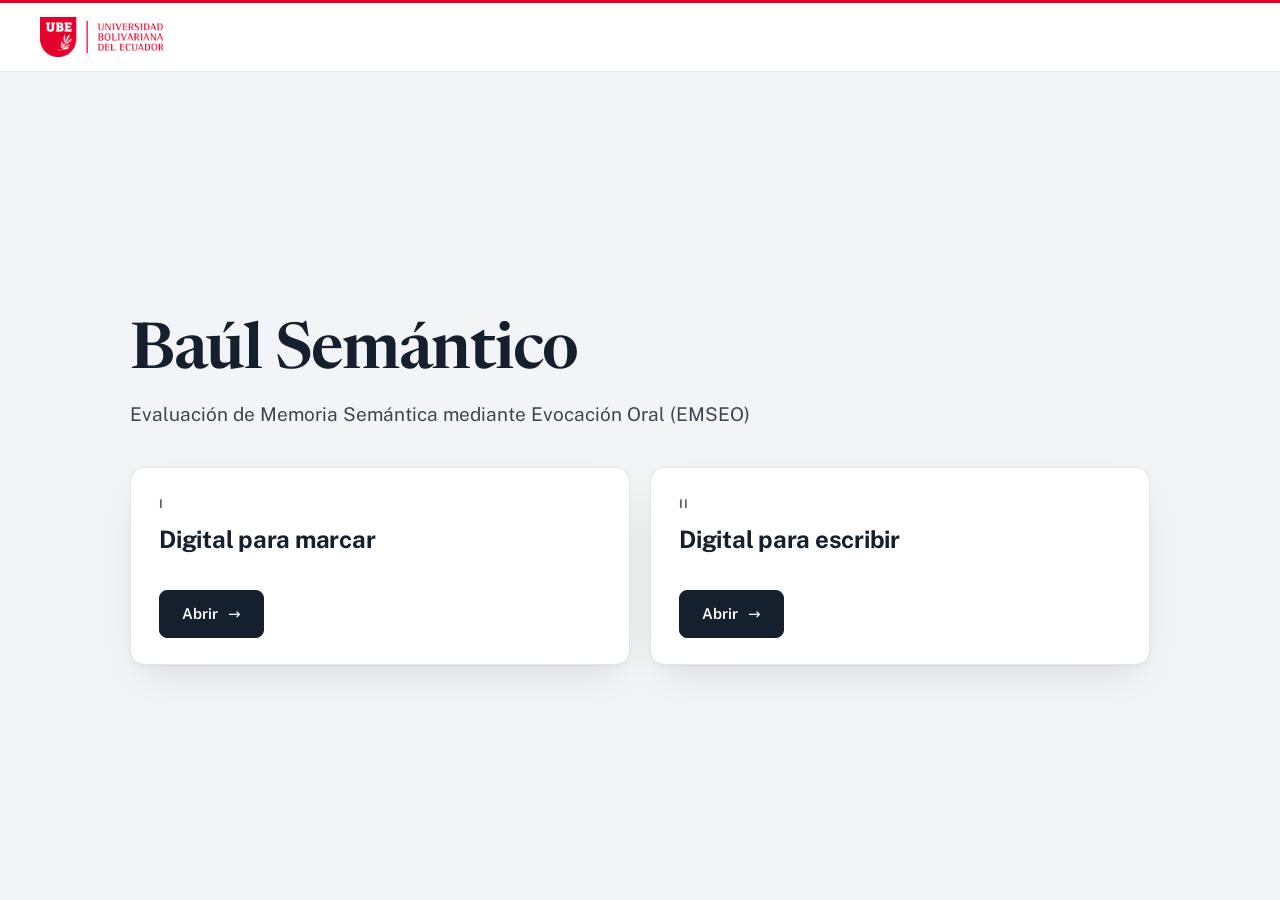
==== commit 27ac7352: "Ajustes de Ignacio: Excel real con descarga automática, calificar después, sin respuesta solo 0, lám" ====
--- a/index.html
+++ b/index.html
@@ -16,8 +16,6 @@
   .grilla { display: grid; grid-template-columns: 1fr 1fr; gap: 20px; }
   a.app { display: flex; flex-direction: column; padding: 28px 28px 26px; color: inherit; text-decoration: none; position: relative;
     overflow: hidden; transition: border-color .15s, box-shadow .15s; }
-  a.app::before { content: ""; position: absolute; left: 0; right: 0; top: 0; height: 4px;
-    background: linear-gradient(90deg, var(--costa) 0 25%, var(--sierra) 25% 50%, var(--amazonia) 50% 75%, var(--insular) 75%); }
   a.app:hover, a.app:focus-visible { border-color: var(--ink); box-shadow: 0 2px 4px rgba(16,24,40,.06), 0 18px 40px -14px rgba(16,24,40,.28); outline: none; }
   a.app h2 { font-size: 24px; font-weight: 700; letter-spacing: -.01em; margin: 10px 0 6px; }
   a.app p { color: var(--ink-2); font-size: 15px; flex: 1; }
@@ -32,7 +30,6 @@
 </header>
 <main>
   <div class="intro">
-    <div class="eyebrow">Instrumento de evaluación | 5.º a 7.º de básica</div>
     <h1 class="titulo">Baúl Semántico</h1>
     <p class="sub" style="font-size:19px;color:var(--ink-2)">Evaluación de Memoria Semántica mediante Evocación Oral (EMSEO)</p>
   </div>
@@ -48,7 +45,6 @@
       <span class="btn">Abrir <span class="arr">&rarr;</span></span>
     </a>
   </div>
-  <p class="pie">Los datos de los estudiantes son de menores de edad: compartirlos solo con el equipo del proyecto.</p>
 </main>
 </body>
 </html>
--- a/emseo.css
+++ b/emseo.css
@@ -79,10 +79,11 @@
 .facts b { display: block; font-size: 28px; font-weight: 700; letter-spacing: -.02em; }
 .facts span { font-size: 13px; color: var(--muted); }
 .regions { display: grid; grid-template-columns: repeat(4, 1fr); gap: 10px; }
-.reg { background: var(--surface); border: 1px solid var(--line); border-radius: 8px; padding: 12px 14px; position: relative; overflow: hidden; }
-.reg::before { content: ""; position: absolute; left: 0; top: 0; right: 0; height: 4px; background: var(--c); }
-.reg b { display: block; font-size: 14px; margin-top: 2px; }
-.reg span { font-size: 12.5px; color: var(--muted); }
+.descripcion { font-size: 16px; line-height: 1.65; color: var(--ink-2); max-width: 520px; margin-top: 26px; padding-top: 24px; border-top: 1px solid var(--line-2); }
+.mapas { display: grid; grid-template-columns: repeat(4, 1fr); gap: 10px; margin: 26px 0 0; max-width: 560px; }
+.mapa { margin: 0; background: var(--surface); border: 1px solid var(--line); border-radius: 10px; padding: 8px 8px 10px; text-align: center; }
+.mapa img { width: 100%; aspect-ratio: 1; object-fit: contain; padding: 6px; }
+.mapa figcaption { font-size: 13px; font-weight: 600; color: var(--ink-2); margin-top: 4px; }
 .card { background: var(--surface); border: 1px solid var(--line); border-radius: 14px;
   box-shadow: 0 1px 2px rgba(16,24,40,.05), 0 16px 40px -16px rgba(16,24,40,.16); }
 .form { padding: 28px 30px 30px; }
@@ -134,16 +135,20 @@
 .b-side .eyebrow { color: rgba(255,255,255,.75); }
 .b-side h2 { font-size: clamp(56px, 8vw, 104px); line-height: .95; font-weight: 800; letter-spacing: -.04em; margin: 18px 0 26px; overflow-wrap: anywhere; }
 .b-side .meta { font-size: 17px; color: rgba(255,255,255,.9); border-top: 1px solid rgba(255,255,255,.3); padding-top: 18px; }
-.b-side .btn { margin-top: auto; align-self: flex-start; background: #fff; color: var(--region-ink); border-color: #fff; min-height: 56px; padding: 0 28px; font-size: 16px; }
+.b-acciones { margin-top: auto; display: flex; gap: 10px; flex-wrap: wrap; }
+.b-side .btn { background: #fff; color: var(--region-ink); border-color: #fff; min-height: 56px; padding: 0 28px; font-size: 16px; }
+.b-side .btn.sec-claro { background: transparent; color: #fff; border-color: rgba(255,255,255,.6); padding: 0 20px; }
+.b-side .btn.sec-claro:hover { border-color: #fff; }
 .b-map { background: #fff; display: flex; align-items: center; justify-content: center; padding: 32px; min-height: 0; }
 .b-map img { width: 100%; max-width: 680px; max-height: calc(100vh - 160px); object-fit: contain; }
 
 /* ---------- lámina ---------- */
-.l-body { flex: 1; display: grid; grid-template-columns: minmax(0, auto) minmax(340px, 440px); justify-content: center; gap: 28px;
-  padding: 24px clamp(16px, 3vw, 32px); align-items: start; }
-.photo { position: relative; width: min(100%, calc((100vh - 120px) * 4 / 3), 860px); aspect-ratio: 4 / 3; background: #0d0f12;
+.l-body, .c-body { flex: 1; display: flex; justify-content: center; align-items: center; gap: 32px; padding: 24px clamp(16px, 3vw, 40px); }
+.l-body > .panel, .l-body > .respuestas { flex: 0 0 420px; min-width: 0; }
+.c-body > .panel { flex: 0 0 480px; min-width: 0; }
+.photo { position: relative; flex: 0 1 auto; width: min(calc((100vh - 130px) * 4 / 3), 900px, calc(100vw - 540px)); aspect-ratio: 4 / 3; background: #0d0f12;
   border-radius: 12px; overflow: hidden; box-shadow: 0 1px 2px rgba(16,24,40,.08), 0 18px 40px -18px rgba(16,24,40,.35); }
-@supports (height: 100dvh) { .photo { width: min(100%, calc((100dvh - 120px) * 4 / 3), 860px); } }
+@supports (height: 100dvh) { .photo { width: min(calc((100dvh - 130px) * 4 / 3), 900px, calc(100vw - 540px)); } }
 .photo img { width: 100%; height: 100%; object-fit: cover; }
 .photo img.cargando { visibility: hidden; }
 .aviso-foto { position: absolute; inset: 0; display: flex; align-items: center; justify-content: center; text-align: center;
@@ -162,7 +167,8 @@
 .seg { display: grid; grid-template-columns: repeat(3, 1fr); gap: 8px; }
 .punto { position: relative; height: 56px; border: 1.5px solid var(--line-2); border-radius: 9px; background: var(--surface);
   font: 700 21px var(--sans); color: var(--ink-2); }
-.punto:hover { border-color: var(--ink); }
+.punto:hover:not(:disabled) { border-color: var(--ink); }
+.punto:disabled { opacity: .35; border-style: dashed; cursor: not-allowed; }
 .punto.sel { background: var(--ink); border-color: var(--ink); color: #fff; box-shadow: 0 2px 8px -2px rgba(21,32,46,.55); }
 .punto.sel::after { content: "\2713"; position: absolute; top: 4px; right: 8px; font-size: 13px; font-weight: 700; }
 .nav { display: flex; gap: 10px; align-items: center; margin-top: 4px; }
@@ -204,9 +210,7 @@
 .nino .btn { min-height: 58px; font-size: 20px; padding: 0 36px; margin-top: 22px; }
 
 /* ---------- calificar (escribir) ---------- */
-.c-body { flex: 1; display: grid; grid-template-columns: minmax(0, auto) minmax(360px, 520px); justify-content: center; gap: 28px;
-  padding: 24px clamp(16px, 3vw, 32px); align-items: start; }
-.c-body .photo { width: min(100%, calc((100vh - 140px) * 4 / 3), 720px); }
+.c-body .photo { width: min(calc((100vh - 130px) * 4 / 3), 760px, calc(100vw - 600px)); }
 .c-titulo { font-size: 22px; font-weight: 700; margin-bottom: 14px; }
 .dijo { font: 400 19px/1.45 var(--nino); background: var(--bg); border-radius: 8px; padding: 10px 12px; margin-bottom: 12px; min-height: 46px; }
 .dijo.vacio { color: var(--aviso); font: 600 14px var(--sans); display: flex; align-items: center; }
@@ -280,12 +284,14 @@
 @media (hover: none) { .solo-pc { display: none !important; } }
 @media (max-width: 980px) {
   .a-body { grid-template-columns: 1fr; padding-top: 28px; padding-bottom: 32px; gap: 24px; align-items: start; }
-  .facts, .regions { display: none; }
+  .facts, .regions, .mapas { display: none; }
+  .descripcion { font-size: 15px; margin-top: 14px; padding-top: 14px; }
   .titulo { margin-bottom: 8px; }
   .e-body { grid-template-columns: 1fr; }
   .who { position: static; }
-  .l-body, .c-body { grid-template-columns: minmax(0, 640px); }
-  .photo, .c-body .photo { width: 100%; }
+  .l-body, .c-body { flex-direction: column; align-items: stretch; justify-content: flex-start; }
+  .photo, .c-body .photo { width: 100%; max-width: 640px; margin: 0 auto; }
+  .l-body > .panel, .l-body > .respuestas, .c-body > .panel { flex: none; width: 100%; max-width: 640px; margin: 0 auto; }
 }
 @media (max-width: 760px) {
   .two { grid-template-columns: 1fr; }
@@ -294,7 +300,8 @@
   .b-body { grid-template-columns: 1fr; grid-template-rows: auto 1fr; }
   .b-side { padding: 28px 20px; }
   .b-side h2 { font-size: 56px; margin: 10px 0 16px; }
-  .b-side .btn { margin-top: 24px; width: 100%; }
+  .b-acciones { margin-top: 24px; }
+  .b-acciones .btn:last-child { flex: 1; }
   .b-map { padding: 16px; }
   .b-map img { max-height: 46vh; }
   .steps span:not(.on) { font-size: 0; gap: 0; padding: 6px 4px; }
@@ -348,3 +355,15 @@
   .firma span { flex: 1; border-top: 1px solid var(--ink); padding-top: 4px; text-align: center; }
   * { -webkit-print-color-adjust: exact; print-color-adjust: exact; }
 }
+
+/* ---------- fin del estudiante y lista «Por calificar» (Digital para escribir) ---------- */
+.fin-docente { margin-top: 52px; padding-top: 22px; border-top: 1px solid var(--line-2); display: flex; flex-direction: column; align-items: center; gap: 10px; }
+.mensaje.nino .fin-docente p { font: 700 12px var(--sans); letter-spacing: .12em; text-transform: uppercase; color: var(--muted); margin: 0 0 4px; }
+.mensaje.nino .fin-docente .btn { font: 600 15px var(--sans); min-height: 48px; margin-top: 0; padding: 0 22px; width: min(100%, 380px); }
+.pendientes { margin-top: 22px; padding-top: 18px; border-top: 1px solid var(--line); }
+.pend-tit { font-size: 13px; font-weight: 700; color: var(--ink-2); margin-bottom: 8px; }
+#pend-lista { list-style: none; padding: 0; margin: 0; display: grid; gap: 8px; max-height: 260px; overflow: auto; }
+#pend-lista li { display: flex; justify-content: space-between; align-items: center; gap: 10px; background: var(--bg); border-radius: 8px; padding: 8px 10px 8px 12px; }
+#pend-lista b { display: block; font-size: 14px; }
+#pend-lista small { font-size: 12.5px; color: var(--muted); }
+#pend-lista .btn { min-height: 36px; font-size: 13px; padding: 0 14px; flex: none; }
